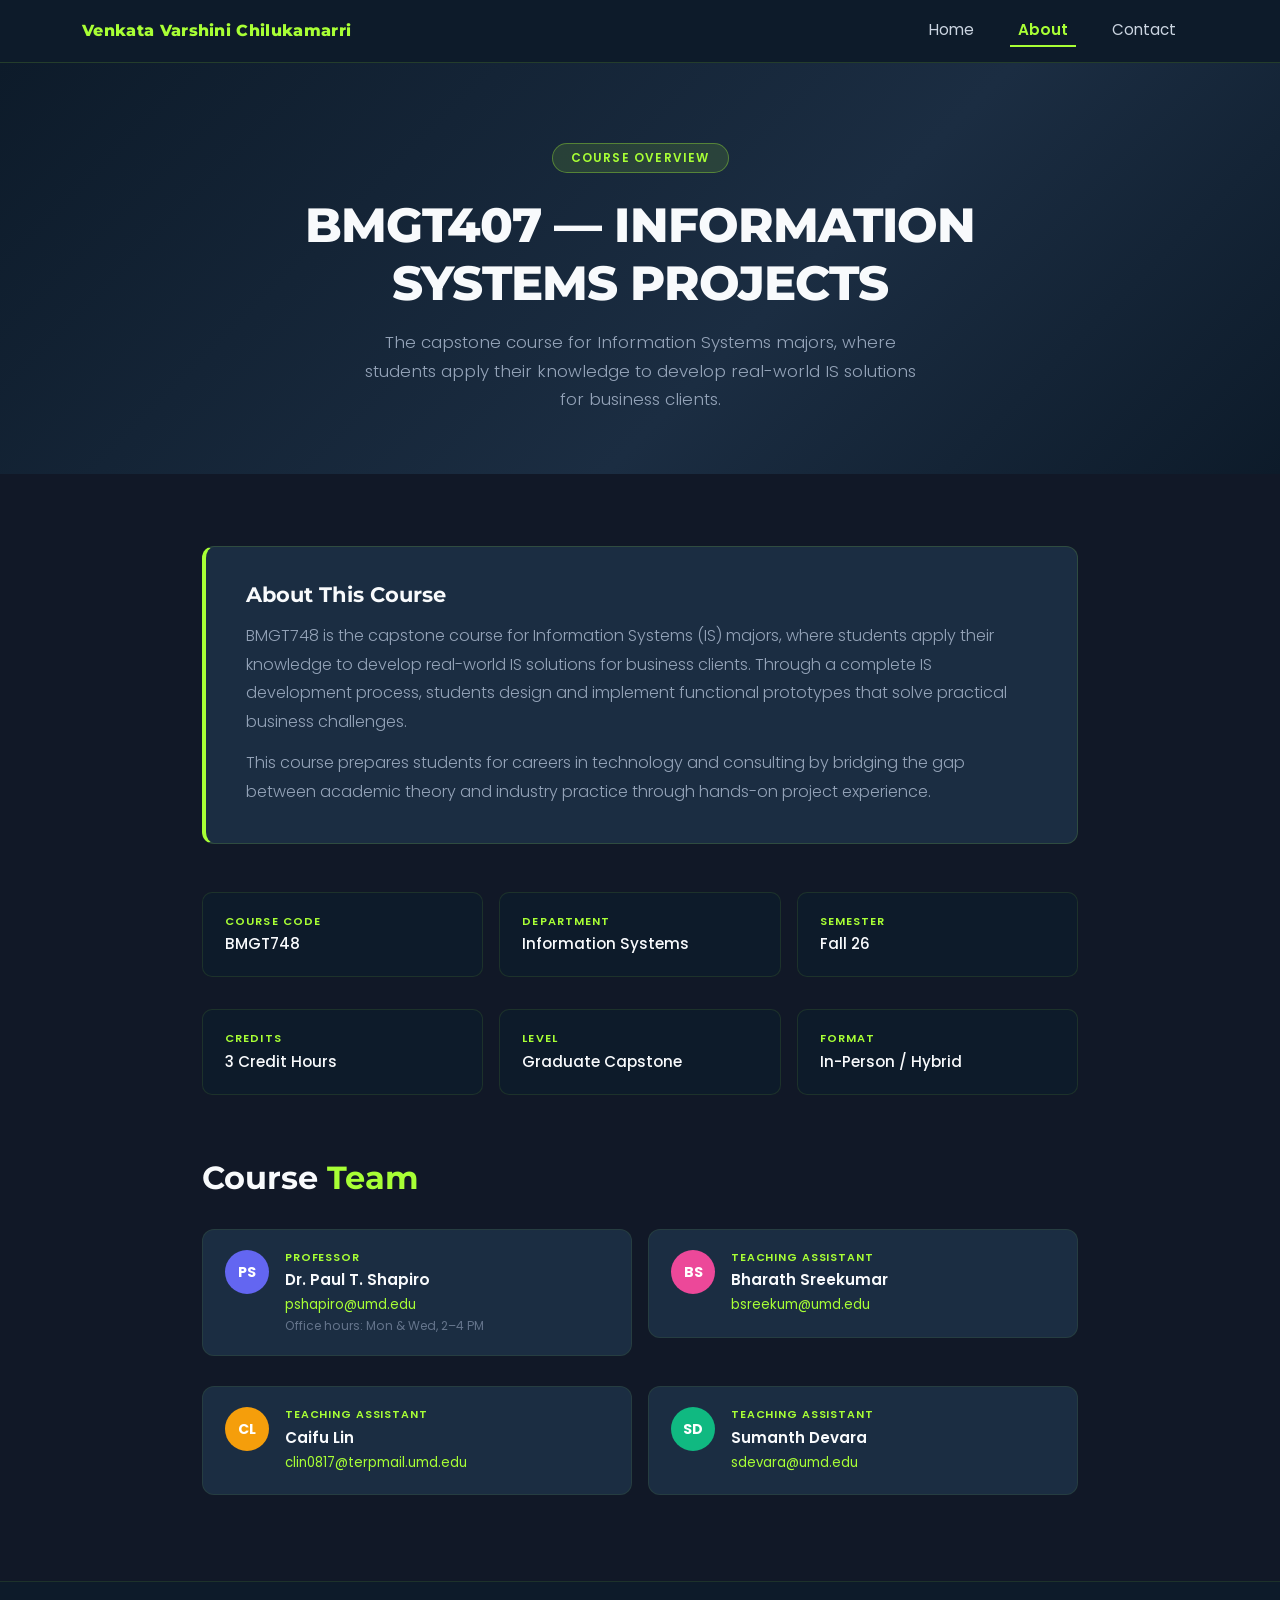
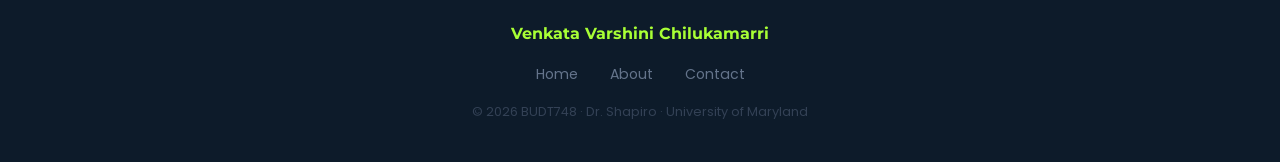
==== about.html @ 56b70359 "BUDT748 assignment" ====
<!DOCTYPE html>
<html lang="en">
<head>
  <meta charset="UTF-8" />
  <meta name="viewport" content="width=device-width, initial-scale=1.0" />
  <title>About – Venkata Varshini Chilukamarri</title>
  <link href="https://cdn.jsdelivr.net/npm/bootstrap@5.3.0/dist/css/bootstrap.min.css" rel="stylesheet" />
  <link rel="stylesheet" href="css/styles.css" />
</head>
<body>

  <!-- Navbar -->
  <nav class="navbar navbar-expand-lg site-navbar">
    <div class="container">
      <a class="navbar-brand" href="index.html">Venkata Varshini Chilukamarri</a>
      <button class="navbar-toggler" type="button" data-bs-toggle="collapse" data-bs-target="#navbarNav"
        aria-controls="navbarNav" aria-expanded="false" aria-label="Toggle navigation">
        <span class="navbar-toggler-icon"></span>
      </button>
      <div class="collapse navbar-collapse" id="navbarNav">
        <ul class="navbar-nav ms-auto">
          <li class="nav-item"><a class="nav-link" href="index.html">Home</a></li>
          <li class="nav-item"><a class="nav-link active" href="about.html">About</a></li>
          <li class="nav-item"><a class="nav-link" href="contact.html">Contact</a></li>
        </ul>
      </div>
    </div>
  </nav>

  <!-- Hero -->
  <section class="hero-inner">
    <div class="badge-chip">Course Overview</div>
    <h1>BMGT407 — INFORMATION<br />SYSTEMS PROJECTS</h1>
    <p>
      The capstone course for Information Systems majors, where students apply their knowledge
      to develop real-world IS solutions for business clients.
    </p>
  </section>

  <!-- Body -->
  <section class="section-dark">
    <div class="container" style="max-width: 900px;">

      <!-- Course description -->
      <div class="course-block">
        <h4>About This Course</h4>
        <p>
          BMGT748 is the capstone course for Information Systems (IS) majors, where students apply
          their knowledge to develop real-world IS solutions for business clients. Through a complete
          IS development process, students design and implement functional prototypes that solve
          practical business challenges.
        </p>
        <p style="margin-bottom: 0;">
          This course prepares students for careers in technology and consulting by bridging the gap
          between academic theory and industry practice through hands-on project experience.
        </p>
      </div>

      <!-- Details grid -->
      <div class="row g-3 mb-5">
        <div class="col-6 col-md-4">
          <div class="detail-card">
            <div class="detail-label">Course Code</div>
            <div class="detail-value">BMGT748</div>
          </div>
        </div>
        <div class="col-6 col-md-4">
          <div class="detail-card">
            <div class="detail-label">Department</div>
            <div class="detail-value">Information Systems</div>
          </div>
        </div>
        <div class="col-6 col-md-4">
          <div class="detail-card">
            <div class="detail-label">Semester</div>
            <div class="detail-value">Fall 26</div>
          </div>
        </div>
        <div class="col-6 col-md-4">
          <div class="detail-card">
            <div class="detail-label">Credits</div>
            <div class="detail-value">3 Credit Hours</div>
          </div>
        </div>
        <div class="col-6 col-md-4">
          <div class="detail-card">
            <div class="detail-label">Level</div>
            <div class="detail-value">Graduate Capstone</div>
          </div>
        </div>
        <div class="col-6 col-md-4">
          <div class="detail-card">
            <div class="detail-label">Format</div>
            <div class="detail-value">In-Person / Hybrid</div>
          </div>
        </div>
      </div>

      <!-- Team -->
      <h2 class="section-heading">Course <span class="accent">Team</span></h2>
      <div class="row g-3">
        <div class="col-md-6">
          <div class="person-card">
            <div class="avatar" style="background:#6366f1;">PS</div>
            <div>
              <div class="person-role">Professor</div>
              <div class="person-name">Dr. Paul T. Shapiro</div>
              <a class="person-email" href="mailto:pshapiro@umd.edu">pshapiro@umd.edu</a>
              <div class="person-note">Office hours: Mon & Wed, 2–4 PM</div>
            </div>
          </div>
        </div>
        <div class="col-md-6">
          <div class="person-card">
            <div class="avatar" style="background:#ec4899;">BS</div>
            <div>
              <div class="person-role">Teaching Assistant</div>
              <div class="person-name">Bharath Sreekumar</div>
              <a class="person-email" href="mailto:bsreekum@umd.edu">bsreekum@umd.edu</a>
            </div>
          </div>
        </div>
        <div class="col-md-6">
          <div class="person-card">
            <div class="avatar" style="background:#f59e0b;">CL</div>
            <div>
              <div class="person-role">Teaching Assistant</div>
              <div class="person-name">Caifu Lin</div>
              <a class="person-email" href="mailto:clin0817@terpmail.umd.edu">clin0817@terpmail.umd.edu</a>
            </div>
          </div>
        </div>
        <div class="col-md-6">
          <div class="person-card">
            <div class="avatar" style="background:#10b981;">SD</div>
            <div>
              <div class="person-role">Teaching Assistant</div>
              <div class="person-name">Sumanth Devara</div>
              <a class="person-email" href="mailto:sdevara@umd.edu">sdevara@umd.edu</a>
            </div>
          </div>
        </div>
      </div>

    </div>
  </section>

  <!-- Footer -->
  <footer class="site-footer">
    <div class="container">
      <div class="brand">Venkata Varshini Chilukamarri</div>
      <div class="footer-links">
        <a href="index.html">Home</a>
        <a href="about.html">About</a>
        <a href="contact.html">Contact</a>
      </div>
      <div class="copyright">© 2026 BUDT748 · Dr. Shapiro · University of Maryland</div>
    </div>
  </footer>

  <script src="https://cdn.jsdelivr.net/npm/bootstrap@5.3.0/dist/js/bootstrap.bundle.min.js"></script>
</body>
</html>
---- css/styles.css ----
@import url('https://fonts.googleapis.com/css2?family=Poppins:wght@300;400;500;600;700;800&family=Montserrat:wght@400;600;700;800&display=swap');

:root {
  --navy: #0d1b2a;
  --navy-mid: #1b2d42;
  --dark-section: #111827;
  --lime: #a8ff35;
  --lime-dark: #8ae020;
  --white: #f8fafc;
  --muted: #94a3b8;
  --subtle: #64748b;
}

* {
  box-sizing: border-box;
}

body {
  font-family: 'Poppins', sans-serif;
  background-color: var(--navy);
  color: var(--white);
  margin: 0;
  padding: 0;
}

/* ── Navbar ── */
.site-navbar {
  background-color: var(--navy) !important;
  border-bottom: 1px solid rgba(168, 255, 53, 0.15);
  padding: 14px 0;
  position: sticky;
  top: 0;
  z-index: 1000;
}

.site-navbar .navbar-brand {
  font-family: 'Montserrat', sans-serif;
  font-weight: 800;
  font-size: 1rem;
  color: var(--lime) !important;
  letter-spacing: 0.02em;
}

.site-navbar .nav-link {
  font-family: 'Poppins', sans-serif;
  font-weight: 400;
  font-size: 0.95rem;
  color: #cbd5e1 !important;
  padding: 4px 0 4px 0;
  margin: 0 14px;
  border-bottom: 2px solid transparent;
  transition: color 0.2s, border-color 0.2s;
}

.site-navbar .nav-link:hover,
.site-navbar .nav-link.active {
  color: var(--lime) !important;
  border-bottom-color: var(--lime);
  font-weight: 600;
}

.navbar-toggler {
  border-color: rgba(168, 255, 53, 0.4) !important;
}
.navbar-toggler-icon {
  background-image: url("data:image/svg+xml,%3csvg xmlns='http://www.w3.org/2000/svg' viewBox='0 0 30 30'%3e%3cpath stroke='rgba(168,255,53,0.9)' stroke-linecap='round' stroke-miterlimit='10' stroke-width='2' d='M4 7h22M4 15h22M4 23h22'/%3e%3c/svg%3e") !important;
}

/* ── Badge chip ── */
.badge-chip {
  display: inline-block;
  background: rgba(168, 255, 53, 0.12);
  border: 1px solid rgba(168, 255, 53, 0.35);
  color: var(--lime);
  border-radius: 100px;
  padding: 5px 18px;
  font-size: 0.75rem;
  font-weight: 600;
  letter-spacing: 0.1em;
  text-transform: uppercase;
  margin-bottom: 24px;
}

/* ── Hero ── */
.hero-section {
  min-height: 90vh;
  background: linear-gradient(135deg, #0d1b2a 0%, #1b2d42 50%, #0d1b2a 100%);
  display: flex;
  align-items: center;
  justify-content: center;
  text-align: center;
  padding: 80px 24px;
  position: relative;
  overflow: hidden;
}

.hero-glow {
  position: absolute;
  top: 30%;
  left: 50%;
  transform: translate(-50%, -50%);
  width: 600px;
  height: 600px;
  background: radial-gradient(circle, rgba(168,255,53,0.07) 0%, transparent 70%);
  pointer-events: none;
}

.hero-section h1 {
  font-family: 'Montserrat', sans-serif;
  font-weight: 800;
  font-size: clamp(2.2rem, 6vw, 4rem);
  line-height: 1.1;
  color: var(--white);
  letter-spacing: -0.02em;
  margin-bottom: 24px;
}

.hero-section h1 .accent { color: var(--lime); }

.hero-subtitle {
  font-size: clamp(1rem, 2vw, 1.2rem);
  font-weight: 300;
  color: var(--muted);
  line-height: 1.7;
  max-width: 600px;
  margin: 0 auto 48px;
}

/* ── Buttons ── */
.btn-lime {
  background-color: var(--lime);
  color: var(--navy);
  font-family: 'Poppins', sans-serif;
  font-weight: 700;
  font-size: 1rem;
  padding: 14px 36px;
  border-radius: 10px;
  border: none;
  text-decoration: none;
  display: inline-block;
  box-shadow: 0 8px 32px rgba(168, 255, 53, 0.3);
  transition: transform 0.2s, box-shadow 0.2s;
}

.btn-lime:hover {
  background-color: var(--lime-dark);
  color: var(--navy);
  transform: translateY(-2px);
  box-shadow: 0 12px 40px rgba(168, 255, 53, 0.4);
  text-decoration: none;
}

.btn-outline-light-custom {
  background: transparent;
  color: var(--white);
  font-family: 'Poppins', sans-serif;
  font-weight: 500;
  font-size: 1rem;
  padding: 13px 32px;
  border-radius: 10px;
  border: 1px solid rgba(248, 250, 252, 0.25);
  text-decoration: none;
  display: inline-block;
  transition: border-color 0.2s, color 0.2s;
}

.btn-outline-light-custom:hover {
  border-color: var(--lime);
  color: var(--lime);
  text-decoration: none;
}

/* ── Features grid ── */
.features-section {
  background: var(--dark-section);
  padding: 80px 0;
}

.features-section h2 {
  font-family: 'Montserrat', sans-serif;
  font-weight: 700;
  font-size: clamp(1.5rem, 3vw, 2.2rem);
  color: var(--white);
  margin-bottom: 56px;
}

.feature-card {
  background: var(--navy-mid);
  border: 1px solid rgba(168, 255, 53, 0.1);
  border-radius: 16px;
  padding: 32px 28px;
  height: 100%;
  transition: border-color 0.2s, transform 0.2s;
}

.feature-card:hover {
  border-color: rgba(168, 255, 53, 0.35);
  transform: translateY(-4px);
}

.feature-icon { font-size: 2rem; margin-bottom: 16px; }

.feature-card h5 {
  font-family: 'Poppins', sans-serif;
  font-weight: 600;
  font-size: 1rem;
  color: var(--white);
  margin-bottom: 10px;
}

.feature-card p {
  font-family: 'Poppins', sans-serif;
  font-weight: 300;
  font-size: 0.9rem;
  color: var(--muted);
  line-height: 1.65;
  margin: 0;
}

/* ── CTA Banner ── */
.cta-banner {
  background: linear-gradient(135deg, #a8ff35 0%, #6ee7b7 100%);
  padding: 72px 24px;
  text-align: center;
}

.cta-banner h2 {
  font-family: 'Montserrat', sans-serif;
  font-weight: 800;
  font-size: clamp(1.6rem, 4vw, 2.5rem);
  color: var(--navy);
  margin-bottom: 16px;
}

.cta-banner p {
  font-size: 1.05rem;
  color: var(--navy-mid);
  margin-bottom: 36px;
}

.btn-dark-lime {
  background: var(--navy);
  color: var(--lime);
  font-family: 'Poppins', sans-serif;
  font-weight: 700;
  font-size: 1rem;
  padding: 15px 40px;
  border-radius: 10px;
  text-decoration: none;
  display: inline-block;
  transition: background 0.2s;
}

.btn-dark-lime:hover {
  background: var(--navy-mid);
  color: var(--lime);
  text-decoration: none;
}

/* ── Section headings ── */
.section-dark {
  background: var(--dark-section);
  padding: 72px 0;
}

.section-heading {
  font-family: 'Montserrat', sans-serif;
  font-weight: 700;
  font-size: clamp(1.4rem, 3vw, 2rem);
  color: var(--white);
  margin-bottom: 32px;
}

.section-heading .accent { color: var(--lime); }

/* ── About page ── */
.course-block {
  background: var(--navy-mid);
  border: 1px solid rgba(168, 255, 53, 0.15);
  border-left: 4px solid var(--lime);
  border-radius: 12px;
  padding: 36px 40px;
  margin-bottom: 48px;
}

.course-block h4 {
  font-family: 'Montserrat', sans-serif;
  font-weight: 700;
  font-size: 1.3rem;
  color: var(--white);
  margin-bottom: 14px;
}

.course-block p {
  font-weight: 300;
  color: var(--muted);
  line-height: 1.8;
  margin-bottom: 12px;
}

.detail-card {
  background: var(--navy);
  border: 1px solid rgba(168, 255, 53, 0.1);
  border-radius: 10px;
  padding: 20px 22px;
  margin-bottom: 16px;
}

.detail-label {
  font-size: 0.7rem;
  font-weight: 600;
  color: var(--lime);
  text-transform: uppercase;
  letter-spacing: 0.1em;
  margin-bottom: 4px;
}

.detail-value {
  font-size: 0.95rem;
  font-weight: 500;
  color: var(--white);
}

/* ── Team / Contact cards ── */
.person-card {
  background: var(--navy-mid);
  border: 1px solid rgba(168, 255, 53, 0.08);
  border-radius: 12px;
  padding: 20px 22px;
  display: flex;
  gap: 16px;
  align-items: flex-start;
  margin-bottom: 14px;
  transition: border-color 0.2s;
}

.person-card:hover {
  border-color: rgba(168, 255, 53, 0.3);
}

.avatar {
  width: 44px;
  height: 44px;
  min-width: 44px;
  border-radius: 50%;
  display: flex;
  align-items: center;
  justify-content: center;
  font-family: 'Poppins', sans-serif;
  font-weight: 700;
  font-size: 0.88rem;
  color: #fff;
}

.person-role {
  font-size: 0.68rem;
  font-weight: 600;
  color: var(--lime);
  text-transform: uppercase;
  letter-spacing: 0.08em;
  margin-bottom: 3px;
}

.person-name {
  font-weight: 600;
  font-size: 0.95rem;
  color: var(--white);
  margin-bottom: 3px;
}

.person-email {
  font-size: 0.83rem;
  color: var(--lime);
  text-decoration: none;
  display: block;
  margin-bottom: 2px;
}

.person-email:hover { color: var(--lime-dark); }

.person-note {
  font-size: 0.76rem;
  color: var(--subtle);
}

/* ── Contact form ── */
.contact-form-wrap {
  background: var(--navy-mid);
  border: 1px solid rgba(168, 255, 53, 0.1);
  border-radius: 16px;
  padding: 36px;
}

.form-label-custom {
  font-size: 0.78rem;
  font-weight: 600;
  color: var(--muted);
  text-transform: uppercase;
  letter-spacing: 0.06em;
  margin-bottom: 8px;
  display: block;
}

.form-control-custom {
  width: 100%;
  background: var(--navy);
  border: 1px solid rgba(168, 255, 53, 0.15);
  border-radius: 8px;
  padding: 13px 16px;
  font-family: 'Poppins', sans-serif;
  font-size: 0.95rem;
  color: var(--white);
  outline: none;
  transition: border-color 0.2s;
  margin-bottom: 20px;
}

.form-control-custom::placeholder { color: var(--subtle); }

.form-control-custom:focus {
  border-color: var(--lime);
  box-shadow: 0 0 0 3px rgba(168, 255, 53, 0.1);
}

textarea.form-control-custom {
  resize: vertical;
  min-height: 130px;
}

/* ── Footer ── */
.site-footer {
  background: var(--navy);
  border-top: 1px solid rgba(168, 255, 53, 0.1);
  padding: 40px 0;
  text-align: center;
}

.site-footer .brand {
  font-family: 'Montserrat', sans-serif;
  font-weight: 700;
  font-size: 1rem;
  color: var(--lime);
  margin-bottom: 16px;
}

.site-footer .footer-links a {
  font-size: 0.88rem;
  color: var(--subtle);
  text-decoration: none;
  margin: 0 14px;
  transition: color 0.2s;
}

.site-footer .footer-links a:hover { color: var(--lime); }

.site-footer .copyright {
  font-size: 0.8rem;
  color: #334155;
  margin-top: 16px;
}

/* ── Hero (inner pages) ── */
.hero-inner {
  background: linear-gradient(135deg, #0d1b2a 0%, #1b2d42 60%, #0d1b2a 100%);
  padding: 80px 24px 60px;
  text-align: center;
}

.hero-inner h1 {
  font-family: 'Montserrat', sans-serif;
  font-weight: 800;
  font-size: clamp(1.8rem, 4vw, 3rem);
  color: var(--white);
  margin-bottom: 16px;
  letter-spacing: -0.02em;
}

.hero-inner p {
  font-size: 1.05rem;
  font-weight: 300;
  color: var(--muted);
  max-width: 560px;
  margin: 0 auto;
  line-height: 1.7;
}
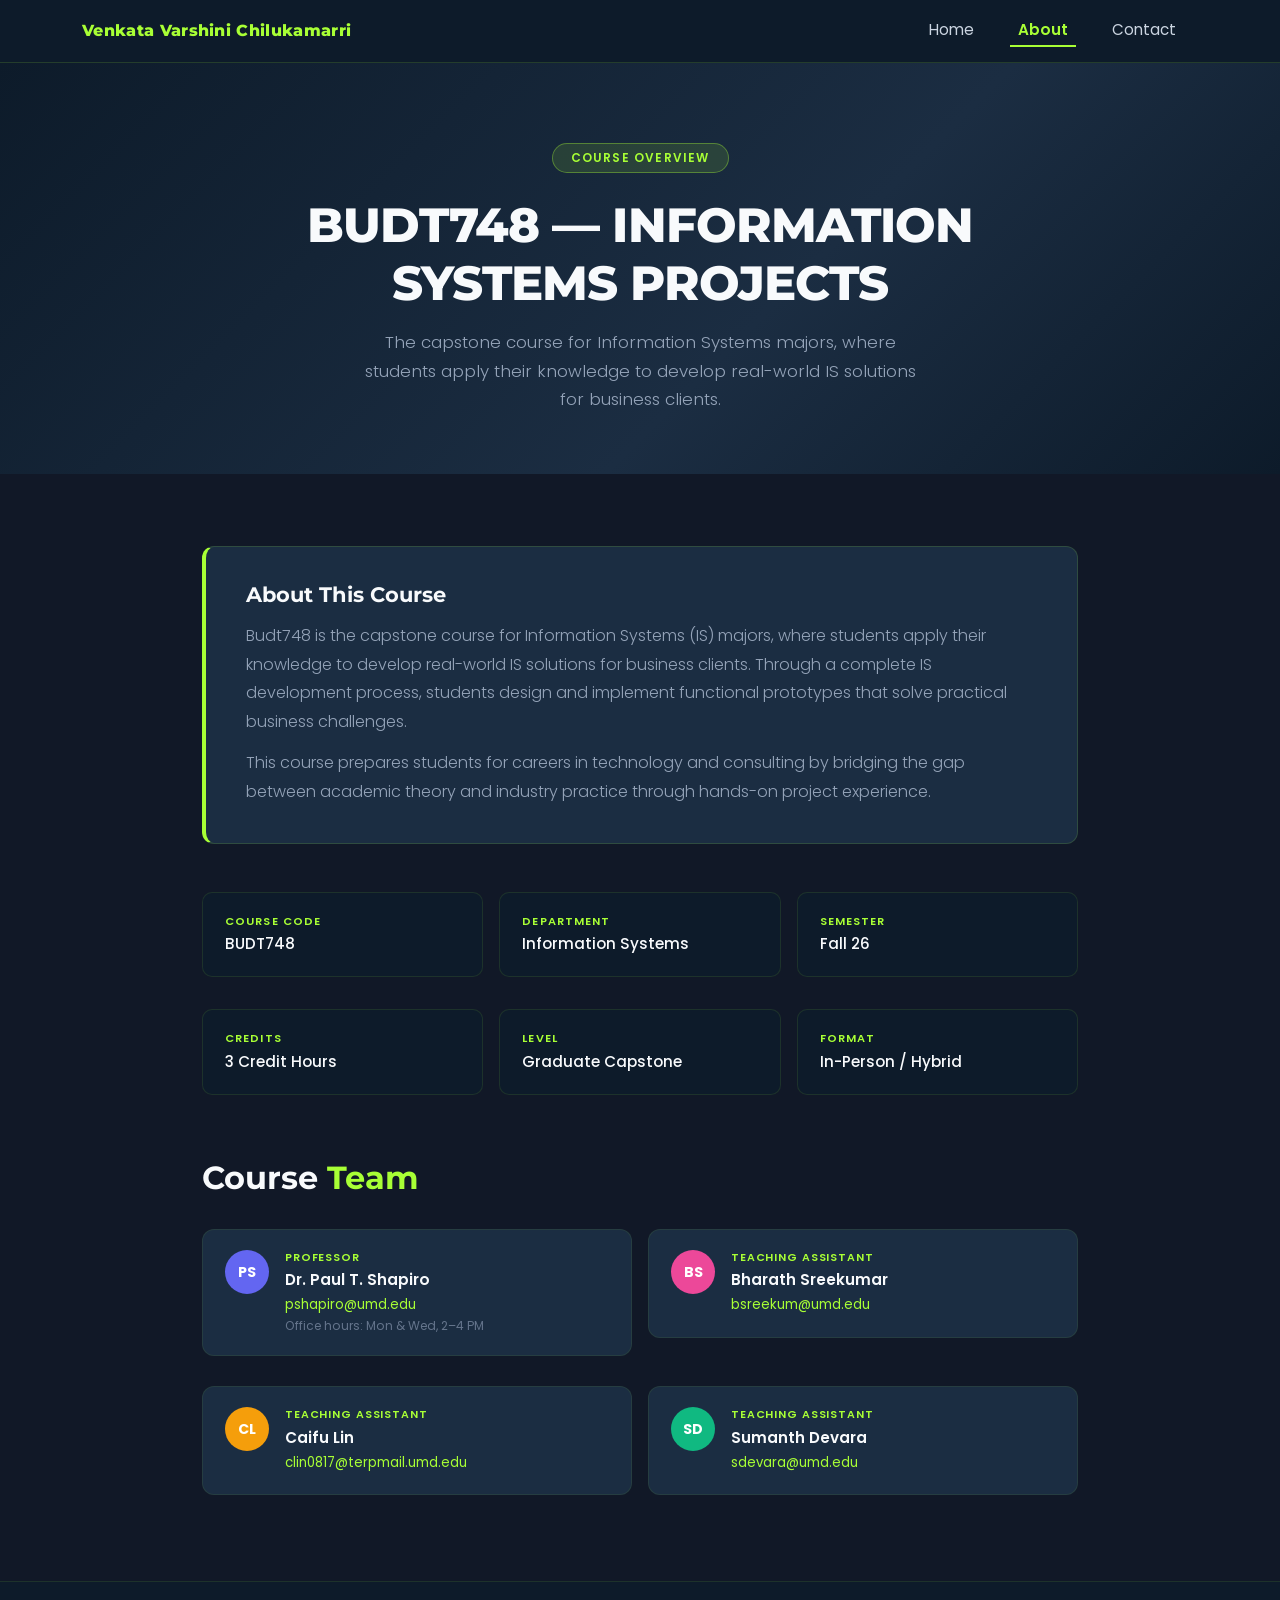
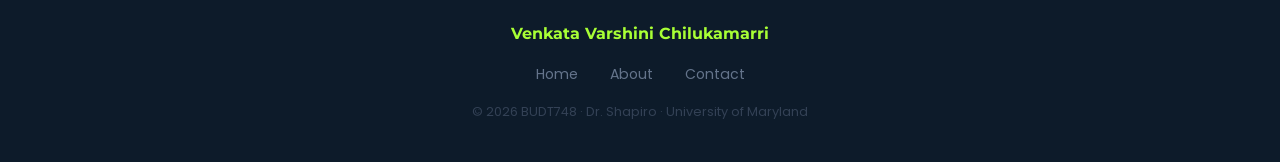
==== commit 069b8ba6: "Update course code from BMGT748 to BUDT748" ====
--- a/about.html
+++ b/about.html
@@ -30,7 +30,7 @@
   <!-- Hero -->
   <section class="hero-inner">
     <div class="badge-chip">Course Overview</div>
-    <h1>BMGT407 — INFORMATION<br />SYSTEMS PROJECTS</h1>
+    <h1>BUDT748 — INFORMATION<br />SYSTEMS PROJECTS</h1>
     <p>
       The capstone course for Information Systems majors, where students apply their knowledge
       to develop real-world IS solutions for business clients.
@@ -45,7 +45,7 @@
       <div class="course-block">
         <h4>About This Course</h4>
         <p>
-          BMGT748 is the capstone course for Information Systems (IS) majors, where students apply
+          Budt748 is the capstone course for Information Systems (IS) majors, where students apply
           their knowledge to develop real-world IS solutions for business clients. Through a complete
           IS development process, students design and implement functional prototypes that solve
           practical business challenges.
@@ -61,7 +61,7 @@
         <div class="col-6 col-md-4">
           <div class="detail-card">
             <div class="detail-label">Course Code</div>
-            <div class="detail-value">BMGT748</div>
+            <div class="detail-value">BUDT748</div>
           </div>
         </div>
         <div class="col-6 col-md-4">
